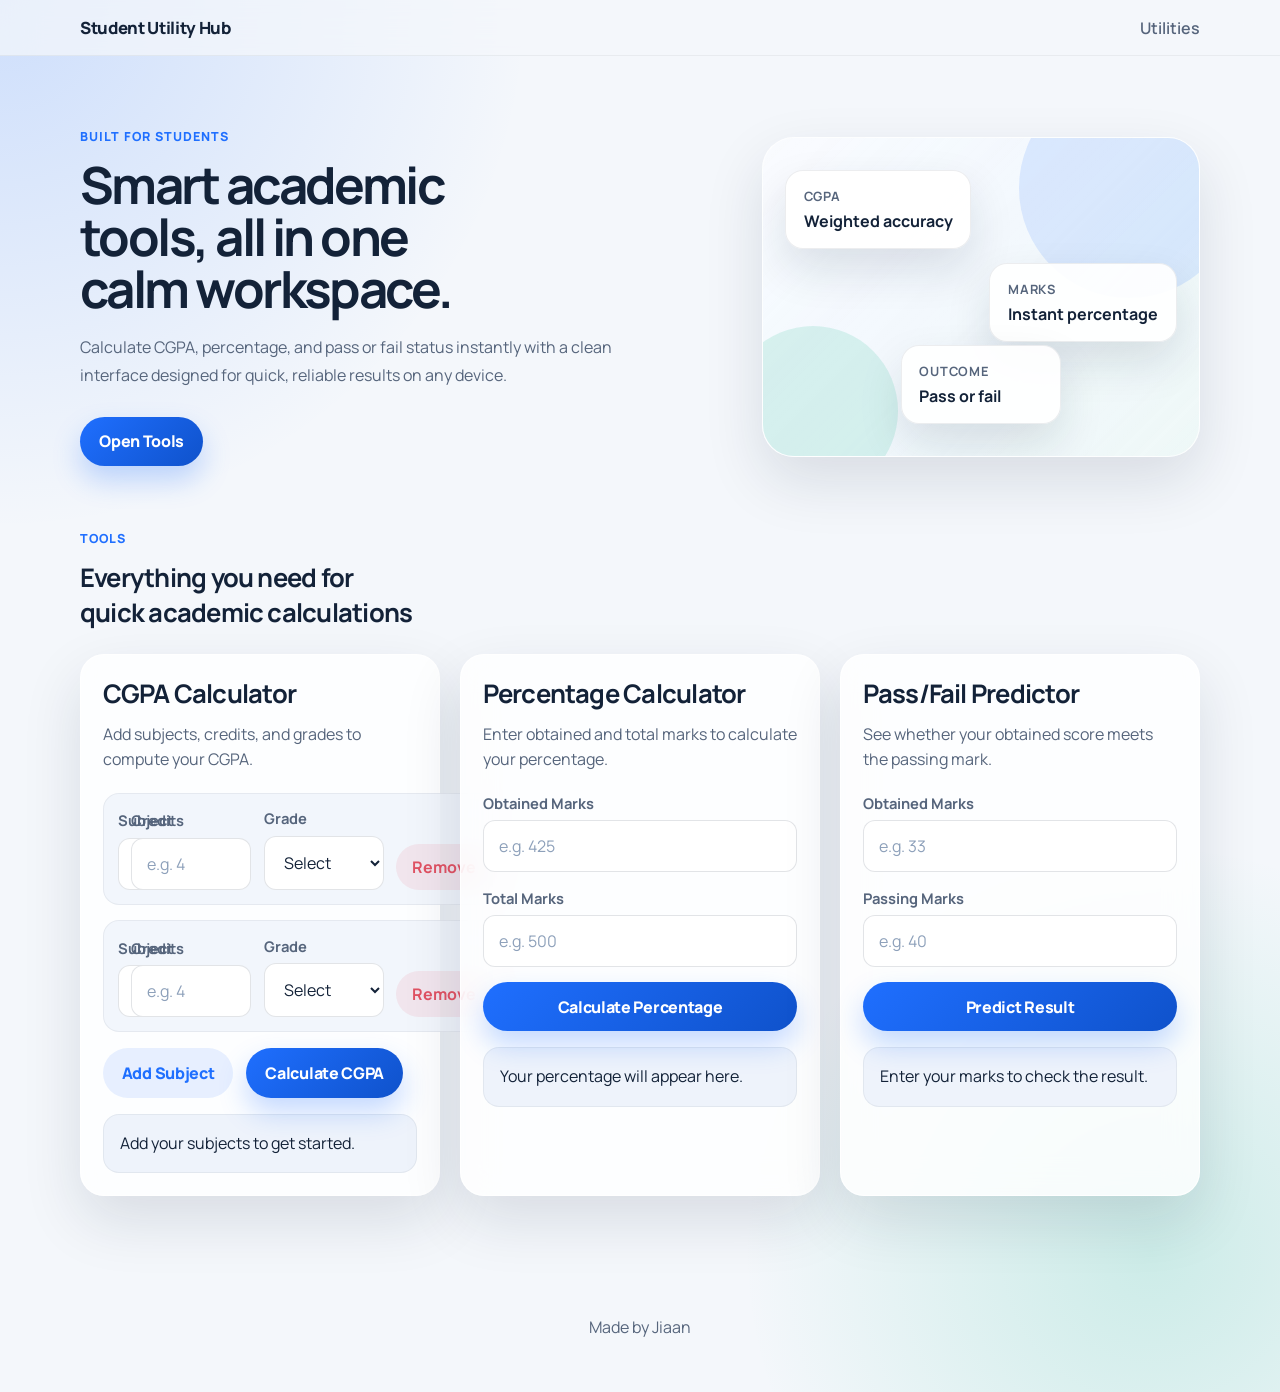
==== index.html @ efc66a3d "Initial Student Utility Hub" ====
<!DOCTYPE html>
<html lang="en">
<head>
  <meta charset="UTF-8">
  <meta name="viewport" content="width=device-width, initial-scale=1.0">
  <meta
    name="description"
    content="Student Utility Hub offers fast CGPA, percentage, and pass/fail calculations in one clean, mobile-friendly website."
  >
  <title>Student Utility Hub | CGPA, Percentage & Pass/Fail Calculators</title>
  <link rel="preconnect" href="https://fonts.googleapis.com">
  <link rel="preconnect" href="https://fonts.gstatic.com" crossorigin>
  <link
    href="https://fonts.googleapis.com/css2?family=Manrope:wght@400;500;600;700;800&display=swap"
    rel="stylesheet"
  >
  <link rel="stylesheet" href="style.css">
</head>
<body>
  <nav class="navbar">
    <div class="container nav-content">
      <a class="brand" href="#top">Student Utility Hub</a>
      <a class="nav-link" href="#tools">Utilities</a>
    </div>
  </nav>

  <main id="top">
    <section class="hero">
      <div class="container hero-grid">
        <div class="hero-copy">
          <p class="eyebrow">Built for students</p>
          <h1>Smart academic tools, all in one calm workspace.</h1>
          <p class="hero-text">
            Calculate CGPA, percentage, and pass or fail status instantly with a clean interface
            designed for quick, reliable results on any device.
          </p>
          <a class="button button-primary hero-button" href="#tools">Open Tools</a>
        </div>
        <div class="hero-panel" aria-hidden="true">
          <div class="floating-card">
            <span>CGPA</span>
            <strong>Weighted accuracy</strong>
          </div>
          <div class="floating-card">
            <span>Marks</span>
            <strong>Instant percentage</strong>
          </div>
          <div class="floating-card">
            <span>Outcome</span>
            <strong>Pass or fail</strong>
          </div>
        </div>
      </div>
    </section>

    <section class="tools-section" id="tools">
      <div class="container">
        <div class="section-heading">
          <p class="eyebrow">Tools</p>
          <h2>Everything you need for quick academic calculations</h2>
        </div>

        <div class="card-grid">
          <article class="tool-card">
            <div class="card-head">
              <h2>CGPA Calculator</h2>
              <p>Add subjects, credits, and grades to compute your CGPA.</p>
            </div>

            <div id="subject-list" class="subject-list" aria-live="polite"></div>

            <div class="card-actions">
              <button class="button button-secondary" id="add-subject-btn" type="button">Add Subject</button>
              <button class="button button-primary" id="calculate-cgpa-btn" type="button">Calculate CGPA</button>
            </div>

            <div class="result-box" id="cgpa-result" role="status" aria-live="polite">
              Add your subjects to get started.
            </div>
          </article>

          <article class="tool-card">
            <div class="card-head">
              <h2>Percentage Calculator</h2>
              <p>Enter obtained and total marks to calculate your percentage.</p>
            </div>

            <form id="percentage-form" class="stacked-form" novalidate>
              <label class="field">
                <span>Obtained Marks</span>
                <input id="obtained-marks" type="number" min="0" step="0.01" placeholder="e.g. 425">
              </label>

              <label class="field">
                <span>Total Marks</span>
                <input id="total-marks" type="number" min="0" step="0.01" placeholder="e.g. 500">
              </label>

              <button class="button button-primary" type="submit">Calculate Percentage</button>
            </form>

            <div class="result-box" id="percentage-result" role="status" aria-live="polite">
              Your percentage will appear here.
            </div>
          </article>

          <article class="tool-card">
            <div class="card-head">
              <h2>Pass/Fail Predictor</h2>
              <p>See whether your obtained score meets the passing mark.</p>
            </div>

            <form id="passfail-form" class="stacked-form" novalidate>
              <label class="field">
                <span>Obtained Marks</span>
                <input id="student-score" type="number" min="0" step="0.01" placeholder="e.g. 33">
              </label>

              <label class="field">
                <span>Passing Marks</span>
                <input id="passing-score" type="number" min="0" step="0.01" placeholder="e.g. 40">
              </label>

              <button class="button button-primary" type="submit">Predict Result</button>
            </form>

            <div class="result-box" id="passfail-result" role="status" aria-live="polite">
              Enter your marks to check the result.
            </div>
          </article>
        </div>
      </div>
    </section>
  </main>

  <footer class="footer">
    <div class="container">
      <p>Made by Jiaan</p>
    </div>
  </footer>

  <template id="subject-row-template">
    <div class="subject-row">
      <label class="field">
        <span>Subject</span>
        <input class="subject-name" type="text" maxlength="50" placeholder="e.g. Mathematics">
      </label>

      <label class="field">
        <span>Credits</span>
        <input class="subject-credit" type="number" min="0" step="0.5" placeholder="e.g. 4">
      </label>

      <label class="field">
        <span>Grade</span>
        <select class="subject-grade">
          <option value="">Select</option>
          <option value="O">O</option>
          <option value="A+">A+</option>
          <option value="A">A</option>
          <option value="B+">B+</option>
          <option value="B">B</option>
          <option value="C">C</option>
          <option value="F">F</option>
        </select>
      </label>

      <button class="icon-button remove-subject-btn" type="button" aria-label="Remove subject">
        Remove
      </button>
    </div>
  </template>

  <script src="script.js"></script>
</body>
</html>
---- style.css ----
:root {
  --bg: #f4f7fb;
  --surface: rgba(255, 255, 255, 0.82);
  --surface-strong: #ffffff;
  --surface-muted: #eef3fb;
  --text: #132238;
  --text-soft: #56657c;
  --primary: #1f6fff;
  --primary-deep: #0f52cb;
  --accent: #17b890;
  --danger: #e05263;
  --warning: #f3a738;
  --border: rgba(19, 34, 56, 0.1);
  --shadow: 0 24px 60px rgba(17, 32, 56, 0.12);
  --radius-lg: 24px;
  --radius-md: 16px;
  --radius-sm: 12px;
  --container: 1120px;
}

* {
  box-sizing: border-box;
}

html {
  scroll-behavior: smooth;
}

body {
  margin: 0;
  font-family: "Manrope", sans-serif;
  background:
    radial-gradient(circle at top left, rgba(31, 111, 255, 0.18), transparent 28%),
    radial-gradient(circle at right 10% bottom 10%, rgba(23, 184, 144, 0.18), transparent 24%),
    var(--bg);
  color: var(--text);
}

img {
  max-width: 100%;
}

a {
  color: inherit;
  text-decoration: none;
}

button,
input,
select {
  font: inherit;
}

.container {
  width: min(calc(100% - 2rem), var(--container));
  margin: 0 auto;
}

.navbar {
  position: sticky;
  top: 0;
  z-index: 50;
  backdrop-filter: blur(18px);
  background: rgba(244, 247, 251, 0.72);
  border-bottom: 1px solid rgba(19, 34, 56, 0.06);
}

.nav-content {
  display: flex;
  align-items: center;
  justify-content: space-between;
  padding: 1rem 0;
}

.brand {
  font-size: 1.05rem;
  font-weight: 800;
  letter-spacing: -0.02em;
}

.nav-link {
  color: var(--text-soft);
  font-weight: 600;
  transition: color 180ms ease;
}

.nav-link:hover,
.nav-link:focus-visible {
  color: var(--primary);
}

.hero {
  padding: 4.5rem 0 2rem;
}

.hero-grid {
  display: grid;
  gap: 1.5rem;
  align-items: center;
}

.eyebrow {
  margin: 0 0 0.8rem;
  color: var(--primary);
  font-weight: 800;
  letter-spacing: 0.08em;
  text-transform: uppercase;
  font-size: 0.78rem;
}

.hero-copy h1 {
  margin: 0;
  font-size: clamp(2.3rem, 4vw, 4.4rem);
  line-height: 1.02;
  letter-spacing: -0.05em;
  max-width: 12ch;
}

.hero-text {
  margin: 1.25rem 0 0;
  max-width: 58ch;
  color: var(--text-soft);
  font-size: 1rem;
  line-height: 1.7;
}

.hero-button {
  margin-top: 1.75rem;
}

.hero-panel {
  position: relative;
  min-height: 320px;
  border-radius: 32px;
  background:
    linear-gradient(135deg, rgba(255, 255, 255, 0.92), rgba(255, 255, 255, 0.68)),
    linear-gradient(135deg, rgba(31, 111, 255, 0.3), rgba(23, 184, 144, 0.18));
  border: 1px solid rgba(255, 255, 255, 0.8);
  box-shadow: var(--shadow);
  overflow: hidden;
}

.hero-panel::before,
.hero-panel::after {
  content: "";
  position: absolute;
  border-radius: 999px;
  background: rgba(31, 111, 255, 0.12);
}

.hero-panel::before {
  width: 220px;
  height: 220px;
  top: -60px;
  right: -40px;
}

.hero-panel::after {
  width: 170px;
  height: 170px;
  bottom: -40px;
  left: -35px;
  background: rgba(23, 184, 144, 0.14);
}

.floating-card {
  position: absolute;
  display: grid;
  gap: 0.3rem;
  padding: 1rem 1.1rem;
  min-width: 160px;
  background: rgba(255, 255, 255, 0.92);
  border: 1px solid rgba(19, 34, 56, 0.08);
  border-radius: 18px;
  box-shadow: 0 20px 45px rgba(19, 34, 56, 0.12);
  animation: float 6s ease-in-out infinite;
}

.floating-card span {
  color: var(--text-soft);
  font-size: 0.8rem;
  font-weight: 700;
  text-transform: uppercase;
  letter-spacing: 0.06em;
}

.floating-card strong {
  font-size: 1rem;
}

.floating-card:nth-child(1) {
  top: 2rem;
  left: 1.4rem;
}

.floating-card:nth-child(2) {
  top: 7.8rem;
  right: 1.4rem;
  animation-delay: 0.8s;
}

.floating-card:nth-child(3) {
  bottom: 2rem;
  left: 50%;
  transform: translateX(-50%);
  animation-delay: 1.6s;
}

.tools-section {
  padding: 2rem 0 5rem;
}

.section-heading {
  margin-bottom: 1.5rem;
}

.section-heading h2,
.card-head h2 {
  margin: 0;
  font-size: clamp(1.5rem, 2vw, 2rem);
  letter-spacing: -0.03em;
}

.section-heading h2 {
  max-width: 20ch;
}

.card-grid {
  display: grid;
  gap: 1.25rem;
}

.tool-card {
  position: relative;
  padding: 1.35rem;
  border-radius: var(--radius-lg);
  background: var(--surface);
  border: 1px solid rgba(255, 255, 255, 0.85);
  box-shadow: var(--shadow);
  backdrop-filter: blur(16px);
  transition:
    transform 220ms ease,
    box-shadow 220ms ease,
    border-color 220ms ease;
}

.tool-card:hover {
  transform: translateY(-4px);
  box-shadow: 0 28px 60px rgba(17, 32, 56, 0.16);
  border-color: rgba(31, 111, 255, 0.22);
}

.card-head p,
.footer p {
  color: var(--text-soft);
}

.card-head p {
  margin: 0.65rem 0 0;
  line-height: 1.6;
}

.subject-list,
.stacked-form {
  display: grid;
  gap: 0.95rem;
  margin-top: 1.25rem;
}

.subject-row {
  display: grid;
  gap: 0.8rem;
  padding: 0.9rem;
  background: rgba(238, 243, 251, 0.75);
  border: 1px solid rgba(19, 34, 56, 0.06);
  border-radius: var(--radius-md);
}

.field {
  display: grid;
  gap: 0.45rem;
}

.field span {
  font-size: 0.92rem;
  font-weight: 700;
  color: var(--text-soft);
}

.field input,
.field select {
  width: 100%;
  padding: 0.88rem 0.95rem;
  border-radius: var(--radius-sm);
  border: 1px solid rgba(19, 34, 56, 0.12);
  background: var(--surface-strong);
  color: var(--text);
  outline: none;
  transition:
    border-color 160ms ease,
    box-shadow 160ms ease,
    transform 160ms ease;
}

.field input::placeholder {
  color: #8da0ba;
}

.field input:focus,
.field select:focus {
  border-color: rgba(31, 111, 255, 0.7);
  box-shadow: 0 0 0 4px rgba(31, 111, 255, 0.12);
  transform: translateY(-1px);
}

.card-actions {
  display: flex;
  flex-wrap: wrap;
  gap: 0.8rem;
  margin-top: 1rem;
}

.button,
.icon-button {
  border: 0;
  border-radius: 999px;
  cursor: pointer;
  transition:
    transform 180ms ease,
    box-shadow 180ms ease,
    background 180ms ease,
    color 180ms ease;
}

.button {
  display: inline-flex;
  align-items: center;
  justify-content: center;
  min-height: 48px;
  padding: 0.85rem 1.2rem;
  font-weight: 800;
  letter-spacing: -0.02em;
}

.button:hover,
.button:focus-visible,
.icon-button:hover,
.icon-button:focus-visible {
  transform: translateY(-2px);
}

.button-primary {
  color: #fff;
  background: linear-gradient(135deg, var(--primary), var(--primary-deep));
  box-shadow: 0 14px 28px rgba(31, 111, 255, 0.26);
}

.button-primary:hover,
.button-primary:focus-visible {
  box-shadow: 0 18px 34px rgba(31, 111, 255, 0.3);
}

.button-secondary {
  color: var(--primary);
  background: rgba(31, 111, 255, 0.1);
}

.button-secondary:hover,
.button-secondary:focus-visible {
  background: rgba(31, 111, 255, 0.16);
}

.icon-button {
  min-height: 44px;
  padding: 0.75rem 1rem;
  color: var(--danger);
  background: rgba(224, 82, 99, 0.1);
  font-weight: 700;
}

.icon-button:hover,
.icon-button:focus-visible {
  background: rgba(224, 82, 99, 0.18);
}

.result-box {
  margin-top: 1rem;
  padding: 1rem 1.05rem;
  border-radius: var(--radius-md);
  background: var(--surface-muted);
  border: 1px solid rgba(19, 34, 56, 0.06);
  color: var(--text);
  line-height: 1.6;
}

.result-box.success {
  background: rgba(23, 184, 144, 0.12);
  border-color: rgba(23, 184, 144, 0.2);
}

.result-box.error {
  background: rgba(224, 82, 99, 0.1);
  border-color: rgba(224, 82, 99, 0.2);
}

.result-box.warning {
  background: rgba(243, 167, 56, 0.12);
  border-color: rgba(243, 167, 56, 0.24);
}

.footer {
  padding: 1.5rem 0 2.4rem;
  text-align: center;
}

@keyframes float {
  0%,
  100% {
    transform: translateY(0);
  }
  50% {
    transform: translateY(-10px);
  }
}

@media (min-width: 700px) {
  .hero-grid {
    grid-template-columns: minmax(0, 1.2fr) minmax(320px, 0.8fr);
  }

  .subject-row {
    grid-template-columns: minmax(0, 1.2fr) minmax(120px, 0.5fr) minmax(120px, 0.55fr) auto;
    align-items: end;
  }
}

@media (min-width: 900px) {
  .card-grid {
    grid-template-columns: repeat(3, minmax(0, 1fr));
    align-items: start;
  }

  .tool-card {
    height: 100%;
  }
}

@media (max-width: 699px) {
  .hero {
    padding-top: 3.3rem;
  }

  .hero-panel {
    min-height: 260px;
  }

  .floating-card {
    min-width: 135px;
  }

  .floating-card:nth-child(2) {
    top: 6.8rem;
  }
}
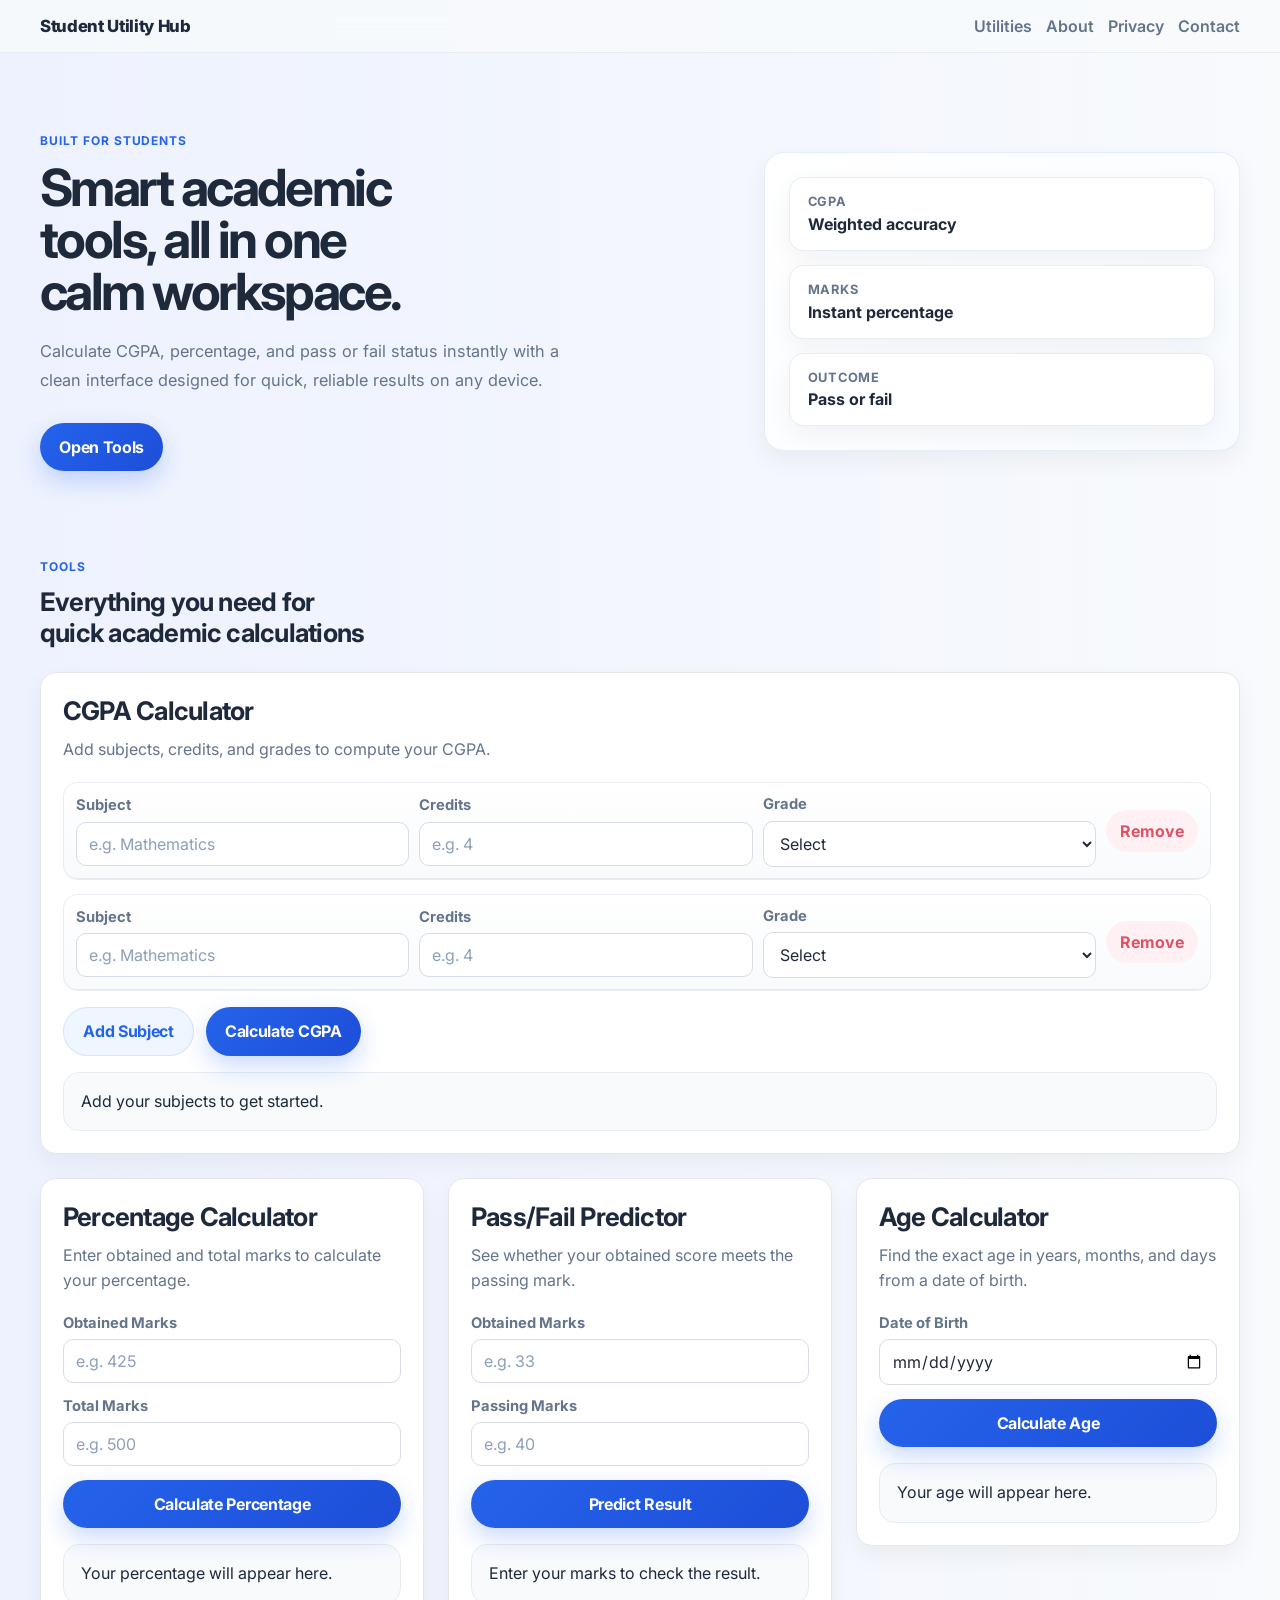
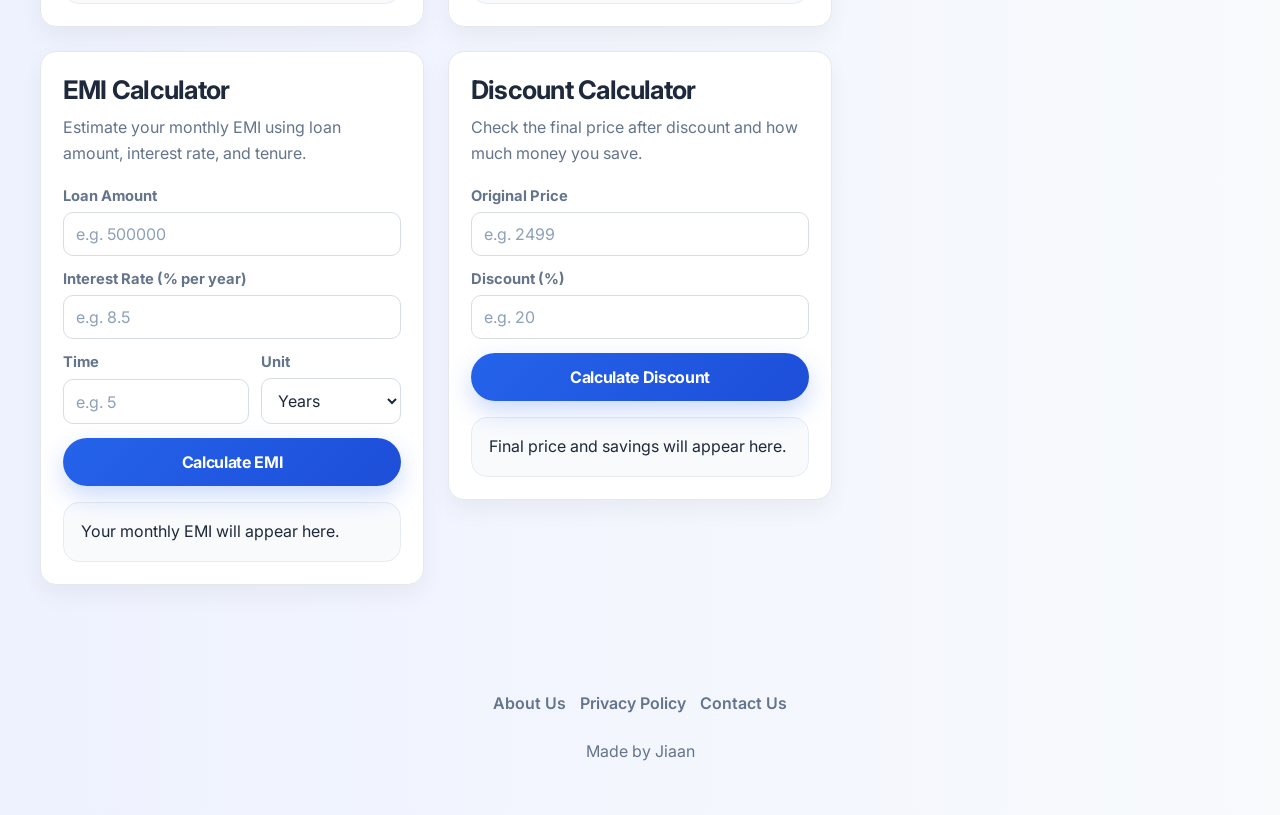
==== commit d04a420d: "adsense fix" ====
--- a/index.html
+++ b/index.html
@@ -1,6 +1,8 @@
 <!DOCTYPE html>
 <html lang="en">
 <head>
+  <script async src="https://pagead2.googlesyndication.com/pagead/js/adsbygoogle.js?client=ca-pub-6342407589181909"
+       crossorigin="anonymous"></script>
   <meta charset="UTF-8">
   <meta name="viewport" content="width=device-width, initial-scale=1.0">
   <meta
@@ -11,7 +13,7 @@
   <link rel="preconnect" href="https://fonts.googleapis.com">
   <link rel="preconnect" href="https://fonts.gstatic.com" crossorigin>
   <link
-    href="https://fonts.googleapis.com/css2?family=Manrope:wght@400;500;600;700;800&display=swap"
+    href="https://fonts.googleapis.com/css2?family=Inter:wght@400;500;600;700;800&display=swap"
     rel="stylesheet"
   >
   <link rel="stylesheet" href="style.css">
@@ -19,8 +21,13 @@
 <body>
   <nav class="navbar">
     <div class="container nav-content">
-      <a class="brand" href="#top">Student Utility Hub</a>
-      <a class="nav-link" href="#tools">Utilities</a>
+      <a class="brand" href="index.html">Student Utility Hub</a>
+      <div class="nav-links">
+        <a class="nav-link" href="index.html#tools">Utilities</a>
+        <a class="nav-link" href="about.html">About</a>
+        <a class="nav-link" href="privacy.html">Privacy</a>
+        <a class="nav-link" href="contact.html">Contact</a>
+      </div>
     </div>
   </nav>
 
@@ -60,8 +67,8 @@
           <h2>Everything you need for quick academic calculations</h2>
         </div>
 
-        <div class="card-grid">
-          <article class="tool-card">
+        <div class="tools-layout">
+          <article class="tool-card tool-card-featured">
             <div class="card-head">
               <h2>CGPA Calculator</h2>
               <p>Add subjects, credits, and grades to compute your CGPA.</p>
@@ -79,55 +86,142 @@
             </div>
           </article>
 
-          <article class="tool-card">
-            <div class="card-head">
-              <h2>Percentage Calculator</h2>
-              <p>Enter obtained and total marks to calculate your percentage.</p>
-            </div>
-
-            <form id="percentage-form" class="stacked-form" novalidate>
-              <label class="field">
-                <span>Obtained Marks</span>
-                <input id="obtained-marks" type="number" min="0" step="0.01" placeholder="e.g. 425">
-              </label>
-
-              <label class="field">
-                <span>Total Marks</span>
-                <input id="total-marks" type="number" min="0" step="0.01" placeholder="e.g. 500">
-              </label>
-
-              <button class="button button-primary" type="submit">Calculate Percentage</button>
-            </form>
-
-            <div class="result-box" id="percentage-result" role="status" aria-live="polite">
-              Your percentage will appear here.
-            </div>
-          </article>
-
-          <article class="tool-card">
-            <div class="card-head">
-              <h2>Pass/Fail Predictor</h2>
-              <p>See whether your obtained score meets the passing mark.</p>
-            </div>
-
-            <form id="passfail-form" class="stacked-form" novalidate>
-              <label class="field">
-                <span>Obtained Marks</span>
-                <input id="student-score" type="number" min="0" step="0.01" placeholder="e.g. 33">
-              </label>
-
-              <label class="field">
-                <span>Passing Marks</span>
-                <input id="passing-score" type="number" min="0" step="0.01" placeholder="e.g. 40">
-              </label>
-
-              <button class="button button-primary" type="submit">Predict Result</button>
-            </form>
-
-            <div class="result-box" id="passfail-result" role="status" aria-live="polite">
-              Enter your marks to check the result.
-            </div>
-          </article>
+          <div class="card-grid">
+            <article class="tool-card">
+              <div class="card-head">
+                <h2>Percentage Calculator</h2>
+                <p>Enter obtained and total marks to calculate your percentage.</p>
+              </div>
+
+              <form id="percentage-form" class="stacked-form" novalidate>
+                <label class="field">
+                  <span>Obtained Marks</span>
+                  <input id="obtained-marks" type="number" min="0" step="0.01" placeholder="e.g. 425">
+                </label>
+
+                <label class="field">
+                  <span>Total Marks</span>
+                  <input id="total-marks" type="number" min="0" step="0.01" placeholder="e.g. 500">
+                </label>
+
+                <button class="button button-primary" type="submit">Calculate Percentage</button>
+              </form>
+
+              <div class="result-box" id="percentage-result" role="status" aria-live="polite">
+                Your percentage will appear here.
+              </div>
+            </article>
+
+            <article class="tool-card">
+              <div class="card-head">
+                <h2>Pass/Fail Predictor</h2>
+                <p>See whether your obtained score meets the passing mark.</p>
+              </div>
+
+              <form id="passfail-form" class="stacked-form" novalidate>
+                <label class="field">
+                  <span>Obtained Marks</span>
+                  <input id="student-score" type="number" min="0" step="0.01" placeholder="e.g. 33">
+                </label>
+
+                <label class="field">
+                  <span>Passing Marks</span>
+                  <input id="passing-score" type="number" min="0" step="0.01" placeholder="e.g. 40">
+                </label>
+
+                <button class="button button-primary" type="submit">Predict Result</button>
+              </form>
+
+              <div class="result-box" id="passfail-result" role="status" aria-live="polite">
+                Enter your marks to check the result.
+              </div>
+            </article>
+
+            <article class="tool-card">
+              <div class="card-head">
+                <h2>Age Calculator</h2>
+                <p>Find the exact age in years, months, and days from a date of birth.</p>
+              </div>
+
+              <form id="age-form" class="stacked-form" novalidate>
+                <label class="field">
+                  <span>Date of Birth</span>
+                  <input id="date-of-birth" type="date">
+                </label>
+
+                <button class="button button-primary" type="submit">Calculate Age</button>
+              </form>
+
+              <div class="result-box" id="age-result" role="status" aria-live="polite">
+                Your age will appear here.
+              </div>
+            </article>
+
+            <article class="tool-card">
+              <div class="card-head">
+                <h2>EMI Calculator</h2>
+                <p>Estimate your monthly EMI using loan amount, interest rate, and tenure.</p>
+              </div>
+
+              <form id="emi-form" class="stacked-form" novalidate>
+                <label class="field">
+                  <span>Loan Amount</span>
+                  <input id="loan-amount" type="number" min="0" step="0.01" placeholder="e.g. 500000">
+                </label>
+
+                <label class="field">
+                  <span>Interest Rate (% per year)</span>
+                  <input id="interest-rate" type="number" min="0" step="0.01" placeholder="e.g. 8.5">
+                </label>
+
+                <div class="inline-fields">
+                  <label class="field">
+                    <span>Time</span>
+                    <input id="loan-time" type="number" min="0" step="1" placeholder="e.g. 5">
+                  </label>
+
+                  <label class="field">
+                    <span>Unit</span>
+                    <select id="loan-time-unit">
+                      <option value="years">Years</option>
+                      <option value="months">Months</option>
+                    </select>
+                  </label>
+                </div>
+
+                <button class="button button-primary" type="submit">Calculate EMI</button>
+              </form>
+
+              <div class="result-box" id="emi-result" role="status" aria-live="polite">
+                Your monthly EMI will appear here.
+              </div>
+            </article>
+
+            <article class="tool-card">
+              <div class="card-head">
+                <h2>Discount Calculator</h2>
+                <p>Check the final price after discount and how much money you save.</p>
+              </div>
+
+              <form id="discount-form" class="stacked-form" novalidate>
+                <label class="field">
+                  <span>Original Price</span>
+                  <input id="original-price" type="number" min="0" step="0.01" placeholder="e.g. 2499">
+                </label>
+
+                <label class="field">
+                  <span>Discount (%)</span>
+                  <input id="discount-percent" type="number" min="0" step="0.01" placeholder="e.g. 20">
+                </label>
+
+                <button class="button button-primary" type="submit">Calculate Discount</button>
+              </form>
+
+              <div class="result-box" id="discount-result" role="status" aria-live="polite">
+                Final price and savings will appear here.
+              </div>
+            </article>
+          </div>
         </div>
       </div>
     </section>
@@ -135,6 +229,11 @@
 
   <footer class="footer">
     <div class="container">
+      <div class="footer-links">
+        <a class="nav-link" href="about.html">About Us</a>
+        <a class="nav-link" href="privacy.html">Privacy Policy</a>
+        <a class="nav-link" href="contact.html">Contact Us</a>
+      </div>
       <p>Made by Jiaan</p>
     </div>
   </footer>
--- a/style.css
+++ b/style.css
@@ -1,21 +1,25 @@
 :root {
-  --bg: #f4f7fb;
-  --surface: rgba(255, 255, 255, 0.82);
+  --bg: #f8fafc;
+  --surface: #ffffff;
   --surface-strong: #ffffff;
-  --surface-muted: #eef3fb;
-  --text: #132238;
-  --text-soft: #56657c;
-  --primary: #1f6fff;
-  --primary-deep: #0f52cb;
-  --accent: #17b890;
+  --surface-muted: #f8fafc;
+  --text: #1e293b;
+  --text-soft: #64748b;
+  --primary: #2563eb;
+  --primary-deep: #1d4ed8;
+  --accent: #0ea5e9;
   --danger: #e05263;
   --warning: #f3a738;
-  --border: rgba(19, 34, 56, 0.1);
-  --shadow: 0 24px 60px rgba(17, 32, 56, 0.12);
-  --radius-lg: 24px;
+  --border: #e5e7eb;
+  --shadow: 0 10px 25px rgba(0, 0, 0, 0.05);
+  --shadow-hover: 0 18px 38px rgba(37, 99, 235, 0.12);
+  --radius-lg: 16px;
   --radius-md: 16px;
-  --radius-sm: 12px;
-  --container: 1120px;
+  --radius-sm: 10px;
+  --container: 1200px;
+  --space-1: 8px;
+  --space-2: 16px;
+  --space-3: 24px;
 }
 
 * {
@@ -28,12 +32,10 @@
 
 body {
   margin: 0;
-  font-family: "Manrope", sans-serif;
-  background:
-    radial-gradient(circle at top left, rgba(31, 111, 255, 0.18), transparent 28%),
-    radial-gradient(circle at right 10% bottom 10%, rgba(23, 184, 144, 0.18), transparent 24%),
-    var(--bg);
+  font-family: "Inter", -apple-system, BlinkMacSystemFont, "Segoe UI", sans-serif;
+  background: linear-gradient(to right, #eef2ff, #f8fafc);
   color: var(--text);
+  overflow-x: hidden;
 }
 
 img {
@@ -60,15 +62,16 @@
   position: sticky;
   top: 0;
   z-index: 50;
-  backdrop-filter: blur(18px);
-  background: rgba(244, 247, 251, 0.72);
-  border-bottom: 1px solid rgba(19, 34, 56, 0.06);
+  backdrop-filter: blur(12px);
+  background: rgba(248, 250, 252, 0.8);
+  border-bottom: 1px solid rgba(17, 24, 39, 0.06);
 }
 
 .nav-content {
   display: flex;
   align-items: center;
   justify-content: space-between;
+  gap: var(--space-2);
   padding: 1rem 0;
 }
 
@@ -78,6 +81,14 @@
   letter-spacing: -0.02em;
 }
 
+.nav-links,
+.footer-links {
+  display: flex;
+  flex-wrap: wrap;
+  gap: 14px;
+  align-items: center;
+}
+
 .nav-link {
   color: var(--text-soft);
   font-weight: 600;
@@ -90,90 +101,72 @@
 }
 
 .hero {
-  padding: 4.5rem 0 2rem;
+  padding: 5rem 0 3rem;
 }
 
 .hero-grid {
   display: grid;
-  gap: 1.5rem;
+  gap: var(--space-3);
   align-items: center;
 }
 
 .eyebrow {
   margin: 0 0 0.8rem;
   color: var(--primary);
-  font-weight: 800;
+  font-weight: 700;
   letter-spacing: 0.08em;
   text-transform: uppercase;
-  font-size: 0.78rem;
+  font-size: 0.75rem;
 }
 
 .hero-copy h1 {
   margin: 0;
-  font-size: clamp(2.3rem, 4vw, 4.4rem);
+  font-size: clamp(2.5rem, 4vw, 4.8rem);
   line-height: 1.02;
   letter-spacing: -0.05em;
-  max-width: 12ch;
+  max-width: 11ch;
+  animation: fade-up 700ms ease both;
 }
 
 .hero-text {
   margin: 1.25rem 0 0;
-  max-width: 58ch;
+  max-width: 56ch;
   color: var(--text-soft);
-  font-size: 1rem;
-  line-height: 1.7;
+  font-size: 1.02rem;
+  line-height: 1.75;
+  animation: fade-up 800ms ease both;
 }
 
 .hero-button {
   margin-top: 1.75rem;
+  animation: fade-up 900ms ease both;
 }
 
 .hero-panel {
-  position: relative;
-  min-height: 320px;
-  border-radius: 32px;
-  background:
-    linear-gradient(135deg, rgba(255, 255, 255, 0.92), rgba(255, 255, 255, 0.68)),
-    linear-gradient(135deg, rgba(31, 111, 255, 0.3), rgba(23, 184, 144, 0.18));
-  border: 1px solid rgba(255, 255, 255, 0.8);
+  display: grid;
+  gap: 14px;
+  padding: 24px;
+  background: linear-gradient(135deg, #ffffff, #f8fbff);
+  border: 1px solid rgba(37, 99, 235, 0.1);
+  border-radius: 20px;
   box-shadow: var(--shadow);
-  overflow: hidden;
-}
-
-.hero-panel::before,
-.hero-panel::after {
-  content: "";
-  position: absolute;
-  border-radius: 999px;
-  background: rgba(31, 111, 255, 0.12);
-}
-
-.hero-panel::before {
-  width: 220px;
-  height: 220px;
-  top: -60px;
-  right: -40px;
-}
-
-.hero-panel::after {
-  width: 170px;
-  height: 170px;
-  bottom: -40px;
-  left: -35px;
-  background: rgba(23, 184, 144, 0.14);
+  animation: fade-up 850ms ease both;
 }
 
 .floating-card {
-  position: absolute;
   display: grid;
   gap: 0.3rem;
   padding: 1rem 1.1rem;
-  min-width: 160px;
-  background: rgba(255, 255, 255, 0.92);
-  border: 1px solid rgba(19, 34, 56, 0.08);
-  border-radius: 18px;
-  box-shadow: 0 20px 45px rgba(19, 34, 56, 0.12);
-  animation: float 6s ease-in-out infinite;
+  background: #ffffff;
+  border: 1px solid #e8edf5;
+  border-radius: 14px;
+  box-shadow: 0 8px 24px rgba(15, 23, 42, 0.05);
+  transition: transform 220ms ease, box-shadow 220ms ease;
+}
+
+.floating-card:hover {
+  transform: translateY(-3px);
+  box-shadow: 0 16px 28px rgba(37, 99, 235, 0.1);
 }
 
 .floating-card span {
@@ -188,30 +181,12 @@
   font-size: 1rem;
 }
 
-.floating-card:nth-child(1) {
-  top: 2rem;
-  left: 1.4rem;
-}
-
-.floating-card:nth-child(2) {
-  top: 7.8rem;
-  right: 1.4rem;
-  animation-delay: 0.8s;
-}
-
-.floating-card:nth-child(3) {
-  bottom: 2rem;
-  left: 50%;
-  transform: translateX(-50%);
-  animation-delay: 1.6s;
-}
-
 .tools-section {
-  padding: 2rem 0 5rem;
+  padding: 2.5rem 0 5rem;
 }
 
 .section-heading {
-  margin-bottom: 1.5rem;
+  margin-bottom: var(--space-3);
 }
 
 .section-heading h2,
@@ -225,29 +200,45 @@
   max-width: 20ch;
 }
 
+.tools-layout {
+  display: grid;
+  grid-template-columns: 1fr;
+  gap: var(--space-3);
+  align-items: start;
+}
+
 .card-grid {
   display: grid;
-  gap: 1.25rem;
+  grid-template-columns: repeat(3, minmax(0, 1fr));
+  gap: var(--space-3);
+  align-items: start;
+}
+
+.tool-card-featured {
+  width: 100%;
 }
 
 .tool-card {
-  position: relative;
-  padding: 1.35rem;
+  width: 100%;
+  min-width: 0;
+  padding: 22px;
   border-radius: var(--radius-lg);
-  background: var(--surface);
-  border: 1px solid rgba(255, 255, 255, 0.85);
+  background: #ffffff;
+  border: 1px solid var(--border);
   box-shadow: var(--shadow);
-  backdrop-filter: blur(16px);
+  overflow: hidden;
   transition:
-    transform 220ms ease,
-    box-shadow 220ms ease,
-    border-color 220ms ease;
+    transform 0.3s ease,
+    box-shadow 0.3s ease,
+    border-color 0.3s ease,
+    background-color 0.3s ease;
+  animation: fade-up 700ms ease both;
 }
 
 .tool-card:hover {
   transform: translateY(-4px);
-  box-shadow: 0 28px 60px rgba(17, 32, 56, 0.16);
-  border-color: rgba(31, 111, 255, 0.22);
+  box-shadow: var(--shadow-hover);
+  border-color: rgba(37, 99, 235, 0.16);
 }
 
 .card-head p,
@@ -258,27 +249,64 @@
 .card-head p {
   margin: 0.65rem 0 0;
   line-height: 1.6;
+  color: #64748b;
 }
 
 .subject-list,
 .stacked-form {
   display: grid;
-  gap: 0.95rem;
+  gap: 14px;
   margin-top: 1.25rem;
 }
 
+.inline-fields {
+  display: grid;
+  grid-template-columns: minmax(0, 1fr) 140px;
+  gap: 12px;
+}
+
+.subject-list {
+  max-height: 250px;
+  padding-right: 6px;
+  overflow-y: auto;
+  scrollbar-width: thin;
+  scrollbar-color: rgba(37, 99, 235, 0.28) transparent;
+}
+
+.subject-list::-webkit-scrollbar {
+  width: 8px;
+}
+
+.subject-list::-webkit-scrollbar-thumb {
+  background: rgba(37, 99, 235, 0.22);
+  border-radius: 999px;
+}
+
+.subject-list::-webkit-scrollbar-track {
+  background: transparent;
+}
+
 .subject-row {
-  display: grid;
-  gap: 0.8rem;
-  padding: 0.9rem;
-  background: rgba(238, 243, 251, 0.75);
-  border: 1px solid rgba(19, 34, 56, 0.06);
-  border-radius: var(--radius-md);
+  display: flex;
+  flex-wrap: wrap;
+  align-items: center;
+  gap: 10px;
+  padding: 12px;
+  background: linear-gradient(180deg, #ffffff, #f8fafc);
+  border: 1px solid #e9eef5;
+  border-radius: 14px;
+  box-shadow: inset 0 -1px 0 rgba(226, 232, 240, 0.85);
+  animation: row-fade-in 240ms ease both;
 }
 
 .field {
   display: grid;
   gap: 0.45rem;
+}
+
+.subject-row .field {
+  flex: 1 1 150px;
+  min-width: 0;
 }
 
 .field span {
@@ -290,16 +318,17 @@
 .field input,
 .field select {
   width: 100%;
-  padding: 0.88rem 0.95rem;
+  padding: 11px 12px;
   border-radius: var(--radius-sm);
-  border: 1px solid rgba(19, 34, 56, 0.12);
+  border: 1px solid #d7dce5;
   background: var(--surface-strong);
   color: var(--text);
   outline: none;
   transition:
-    border-color 160ms ease,
-    box-shadow 160ms ease,
-    transform 160ms ease;
+    border-color 0.2s ease,
+    box-shadow 0.2s ease,
+    background-color 0.2s ease,
+    transform 0.2s ease;
 }
 
 .field input::placeholder {
@@ -308,15 +337,16 @@
 
 .field input:focus,
 .field select:focus {
-  border-color: rgba(31, 111, 255, 0.7);
-  box-shadow: 0 0 0 4px rgba(31, 111, 255, 0.12);
+  border-color: rgba(37, 99, 235, 0.65);
+  box-shadow: 0 0 0 2px rgba(37, 99, 235, 0.2);
+  background-color: #ffffff;
   transform: translateY(-1px);
 }
 
 .card-actions {
   display: flex;
   flex-wrap: wrap;
-  gap: 0.8rem;
+  gap: 12px;
   margin-top: 1rem;
 }
 
@@ -326,10 +356,11 @@
   border-radius: 999px;
   cursor: pointer;
   transition:
-    transform 180ms ease,
-    box-shadow 180ms ease,
-    background 180ms ease,
-    color 180ms ease;
+    transform 0.25s ease,
+    box-shadow 0.25s ease,
+    background 0.25s ease,
+    color 0.25s ease,
+    border-color 0.25s ease;
 }
 
 .button {
@@ -338,7 +369,7 @@
   justify-content: center;
   min-height: 48px;
   padding: 0.85rem 1.2rem;
-  font-weight: 800;
+  font-weight: 700;
   letter-spacing: -0.02em;
 }
 
@@ -346,41 +377,53 @@
 .button:focus-visible,
 .icon-button:hover,
 .icon-button:focus-visible {
-  transform: translateY(-2px);
+  transform: translateY(-2px) scale(1.01);
 }
 
 .button-primary {
   color: #fff;
-  background: linear-gradient(135deg, var(--primary), var(--primary-deep));
-  box-shadow: 0 14px 28px rgba(31, 111, 255, 0.26);
+  background: linear-gradient(135deg, #2563eb, #1d4ed8);
+  box-shadow: 0 10px 24px rgba(37, 99, 235, 0.24);
 }
 
 .button-primary:hover,
 .button-primary:focus-visible {
-  box-shadow: 0 18px 34px rgba(31, 111, 255, 0.3);
+  background: linear-gradient(135deg, #1d4ed8, #1e40af);
+  box-shadow: 0 16px 32px rgba(37, 99, 235, 0.28);
 }
 
 .button-secondary {
   color: var(--primary);
-  background: rgba(31, 111, 255, 0.1);
+  background: #eff6ff;
+  border: 1px solid rgba(37, 99, 235, 0.12);
 }
 
 .button-secondary:hover,
 .button-secondary:focus-visible {
-  background: rgba(31, 111, 255, 0.16);
+  background: #dbeafe;
 }
 
 .icon-button {
-  min-height: 44px;
-  padding: 0.75rem 1rem;
+  width: 92px;
+  min-width: 92px;
+  min-height: 42px;
+  padding: 0.7rem 0.9rem;
   color: var(--danger);
-  background: rgba(224, 82, 99, 0.1);
+  background: #fff1f3;
   font-weight: 700;
+}
+
+.remove-subject-btn {
+  flex: 0 0 auto;
+  align-self: center;
+  margin-left: auto;
+  white-space: nowrap;
 }
 
 .icon-button:hover,
 .icon-button:focus-visible {
   background: rgba(224, 82, 99, 0.18);
+  box-shadow: 0 8px 18px rgba(224, 82, 99, 0.15);
 }
 
 .result-box {
@@ -388,7 +431,7 @@
   padding: 1rem 1.05rem;
   border-radius: var(--radius-md);
   background: var(--surface-muted);
-  border: 1px solid rgba(19, 34, 56, 0.06);
+  border: 1px solid #e7ecf3;
   color: var(--text);
   line-height: 1.6;
 }
@@ -409,39 +452,129 @@
 }
 
 .footer {
-  padding: 1.5rem 0 2.4rem;
+  padding: 1.75rem 0 2.4rem;
   text-align: center;
 }
 
-@keyframes float {
-  0%,
-  100% {
+.footer .container {
+  display: grid;
+  gap: 12px;
+  justify-items: center;
+}
+
+.page-shell {
+  padding: 4rem 0 5rem;
+}
+
+.page-card {
+  max-width: 860px;
+  margin: 0 auto;
+  padding: 28px;
+  border-radius: var(--radius-lg);
+  background: var(--surface);
+  border: 1px solid var(--border);
+  box-shadow: var(--shadow);
+  animation: fade-up 700ms ease both;
+}
+
+.page-card h1 {
+  margin: 0 0 12px;
+  font-size: clamp(2.1rem, 4vw, 3.25rem);
+  letter-spacing: -0.04em;
+}
+
+.page-card h2 {
+  margin: 24px 0 10px;
+  font-size: 1.2rem;
+  letter-spacing: -0.02em;
+}
+
+.page-card p,
+.page-card li {
+  color: var(--text-soft);
+  line-height: 1.75;
+}
+
+.page-card ul {
+  margin: 0;
+  padding-left: 20px;
+}
+
+.page-intro {
+  margin: 0 0 20px;
+  max-width: 62ch;
+}
+
+.contact-form {
+  display: grid;
+  gap: 16px;
+  margin-top: 20px;
+}
+
+.contact-form textarea {
+  width: 100%;
+  min-height: 150px;
+  padding: 11px 12px;
+  border-radius: var(--radius-sm);
+  border: 1px solid #d7dce5;
+  background: var(--surface-strong);
+  color: var(--text);
+  resize: vertical;
+  outline: none;
+  transition:
+    border-color 0.2s ease,
+    box-shadow 0.2s ease,
+    background-color 0.2s ease,
+    transform 0.2s ease;
+}
+
+.contact-form textarea:focus {
+  border-color: rgba(37, 99, 235, 0.65);
+  box-shadow: 0 0 0 2px rgba(37, 99, 235, 0.2);
+  background-color: #ffffff;
+  transform: translateY(-1px);
+}
+
+.page-note {
+  margin-top: 12px;
+  padding: 14px 16px;
+  border-radius: 12px;
+  background: #eff6ff;
+  border: 1px solid rgba(37, 99, 235, 0.12);
+  color: var(--text-soft);
+}
+
+@keyframes fade-up {
+  from {
+    opacity: 0;
+    transform: translateY(16px);
+  }
+  to {
+    opacity: 1;
     transform: translateY(0);
   }
-  50% {
-    transform: translateY(-10px);
+}
+
+@keyframes row-fade-in {
+  from {
+    opacity: 0;
+    transform: translateY(8px);
+  }
+  to {
+    opacity: 1;
+    transform: translateY(0);
   }
 }
 
 @media (min-width: 700px) {
   .hero-grid {
-    grid-template-columns: minmax(0, 1.2fr) minmax(320px, 0.8fr);
-  }
-
-  .subject-row {
-    grid-template-columns: minmax(0, 1.2fr) minmax(120px, 0.5fr) minmax(120px, 0.55fr) auto;
-    align-items: end;
-  }
-}
-
-@media (min-width: 900px) {
+    grid-template-columns: minmax(0, 1.25fr) minmax(320px, 0.85fr);
+  }
+}
+
+@media (max-width: 899px) {
   .card-grid {
-    grid-template-columns: repeat(3, minmax(0, 1fr));
-    align-items: start;
-  }
-
-  .tool-card {
-    height: 100%;
+    grid-template-columns: repeat(2, minmax(0, 1fr));
   }
 }
 
@@ -451,14 +584,41 @@
   }
 
   .hero-panel {
-    min-height: 260px;
-  }
-
-  .floating-card {
-    min-width: 135px;
-  }
-
-  .floating-card:nth-child(2) {
-    top: 6.8rem;
-  }
-}
+    padding: 18px;
+  }
+
+  .nav-content {
+    flex-direction: column;
+    align-items: flex-start;
+  }
+}
+
+@media (max-width: 639px) {
+  .tools-layout,
+  .card-grid {
+    grid-template-columns: minmax(0, 1fr);
+  }
+
+  .inline-fields {
+    grid-template-columns: minmax(0, 1fr);
+  }
+
+  .tool-card {
+    padding: 20px;
+  }
+
+  .subject-row .field,
+  .remove-subject-btn {
+    flex-basis: 100%;
+  }
+
+  .remove-subject-btn {
+    margin-left: 0;
+    width: 100%;
+    min-width: 0;
+  }
+
+  .page-card {
+    padding: 22px;
+  }
+}
